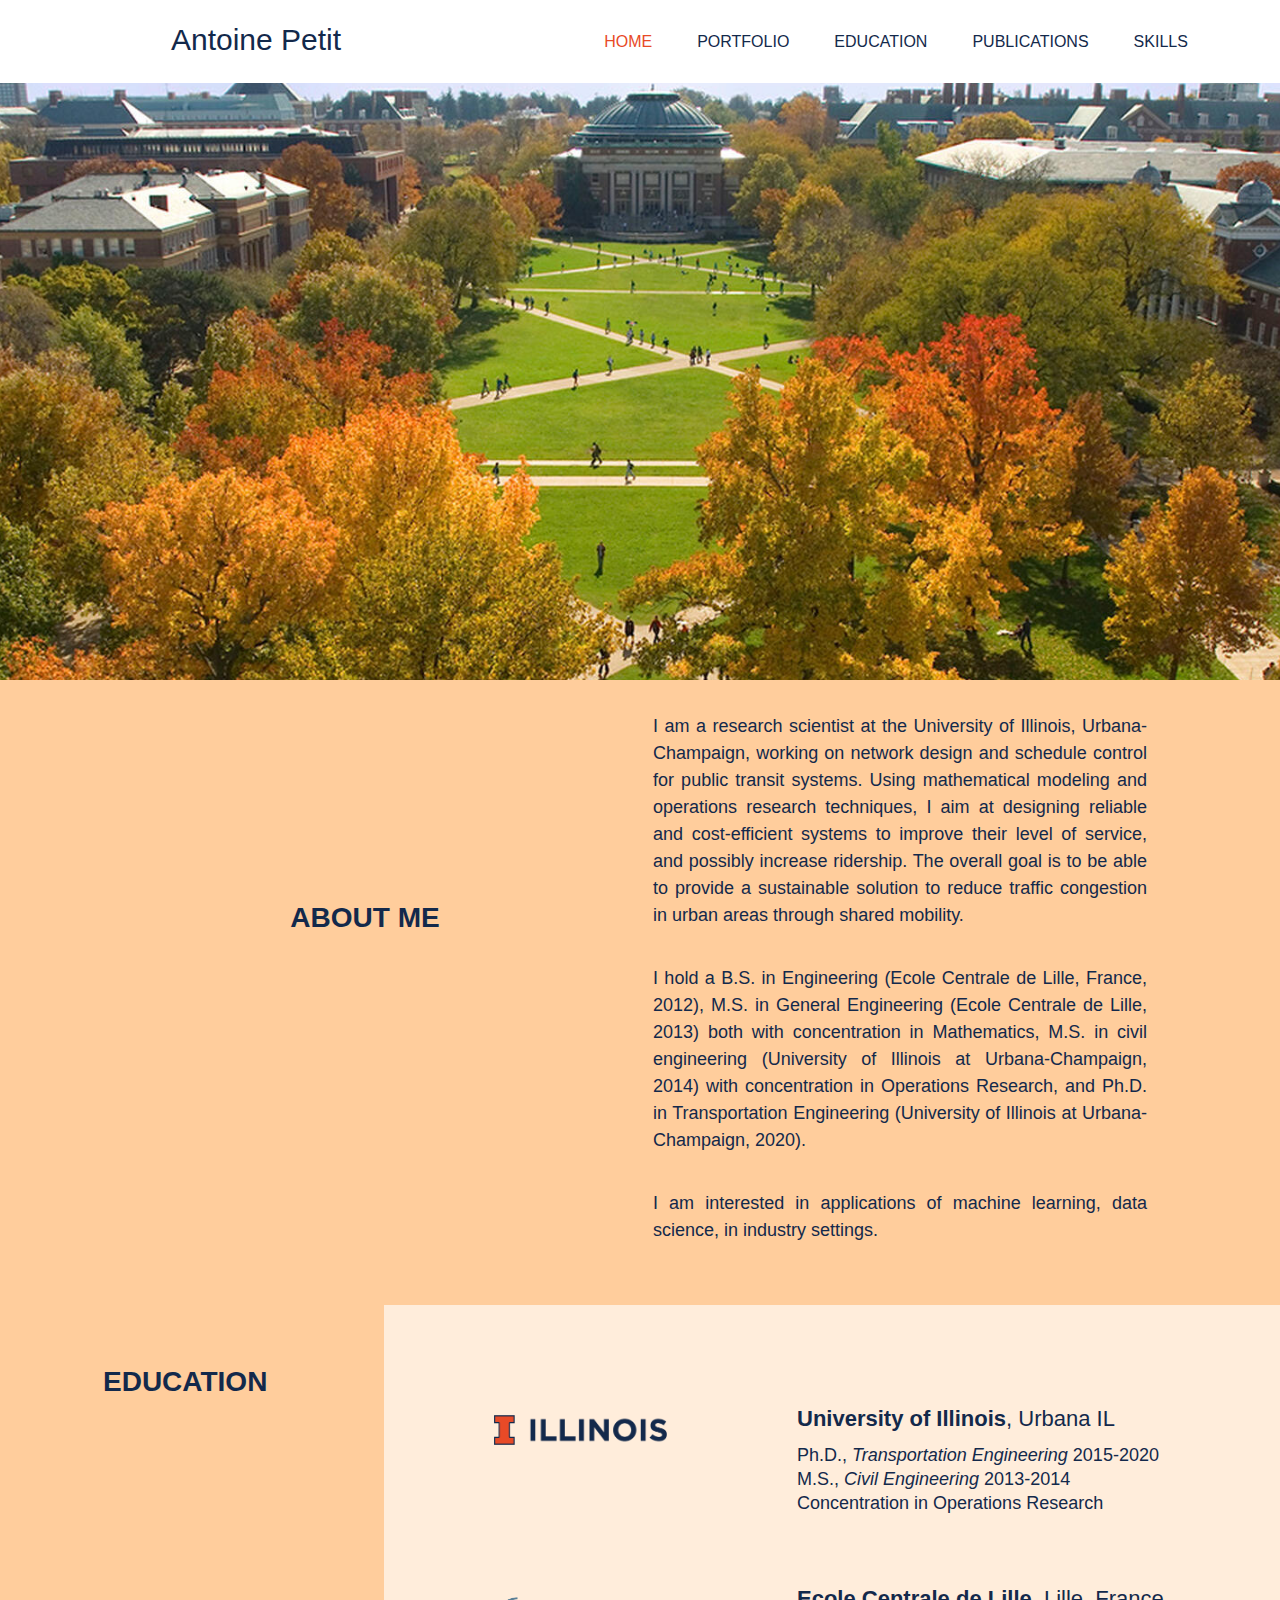
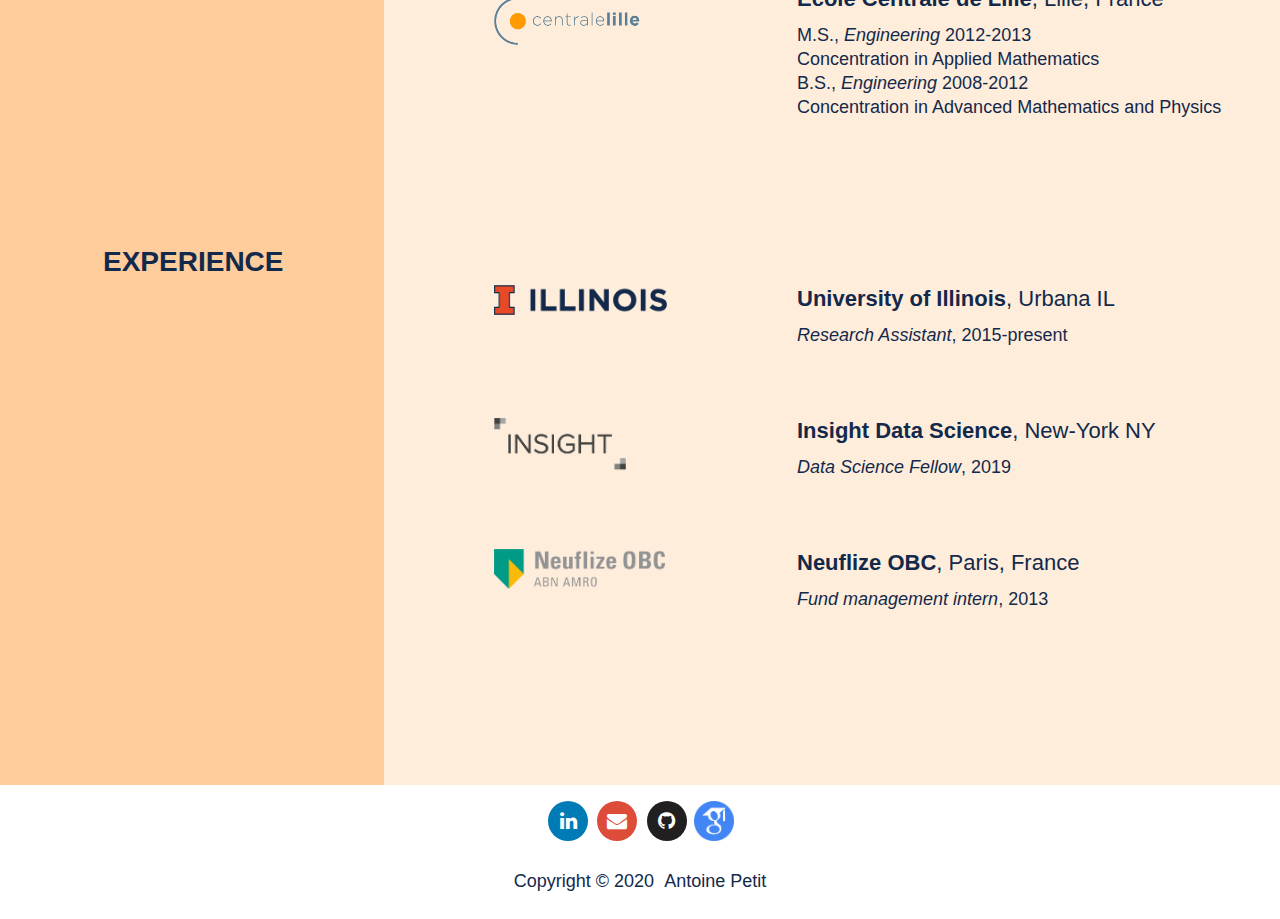
==== index.htm @ 4b48f77c "initial commit" ====
<!DOCTYPE html>
<html lang="en-US">
<head>
	<title>Antoine Petit - Home</title>
	<link rel="stylesheet" href="css/GeneralStyle.css">
	<link rel="stylesheet" href="https://cdnjs.cloudflare.com/ajax/libs/font-awesome/4.7.0/css/font-awesome.min.css">
<!--  	<script src="js/AntoineScript.js" defer></script>
 -->	<link rel="stylesheet" href="css/logos.css">	
	<meta name="description" content="Antoine Petit's personal website">
	<meta name="keywords" content="Antoine Petit, UIUC, Centrale Lille, Transportation, Ouyang">
	<meta name="author" content="Antoine Petit">
</head>

<body>

<header>
	<div class="header-container-fixed" id="scroll_intro">
		<div class="header-name">
			<p><a href="index.htm"> Antoine Petit </a></p>
		</div>
		<div id="dropdown-menu" class="header-menu">
			<div class="dropbutton">
				<a href="#scroll_intro"><i class="fa fa-bars" aria-hidden="true"></i></a>
			</div>
			<ul class="header-ul">
			<li class="navbar-fixed active"> <a class="no-dropdown" href="index.htm">Home</a> </li>
			<li class="navbar-fixed"> <a class="no-dropdown" href=work.htm>Portfolio</a> </a>
			<!--  			<li class="list-in-li"> <a class="with-dropdown" href=work.htm>Portfolio</a> </a>
			<ul class="dropdown">
			<li> <a href="project.html">PROJECT</a> </li>
			<li> <a href="publication.html">PUBLICATION</a> </li>
			</ul> -->
			</li>
			<li class="navbar-fixed"> <a class="no-dropdown" href=education.htm>Education</a> </li>
			<li class="navbar-fixed"> <a class="no-dropdown" href=publications.htm>Publications</a> </li>
			<li class="navbar-fixed"> <a class="no-dropdown" href=skills.htm>Skills</a> </li>
			</ul>
		</div>
	</div>
</header>

<!-- Main text -->
<main>

<!-- 	<img class="background-photo" src="images/uiuccampus.jpg" alt="Preview non available">
 --><!-- 		https://www.google.com/search?q=uiuc+picture&sxsrf=ALeKk02eOPfOGcvay7eWgvBknagvdyVr2Q:1589305786443&source=lnms&tbm=isch&sa=X&ved=2ahUKEwi7idy28a7pAhVJZN8KHehAAb8Q_AUoAXoECAwQAw&biw=1920&bih=978&dpr=1#imgrc=JImWU3yewagO7M
 --> 
 	<div class="parallax"></div>

	<div class="presentation-container">
		<div class="about-me-row">
			<div class="about-me-column about-me-left">
				<p class="about-me-title"><b>ABOUT ME</b></p>
			</div>
			<div class="about-me-column about-me-right">
				<div class="about-me-content">
					<p> I am a research scientist at the University of Illinois, Urbana-Champaign, working on network design and schedule control for public transit systems. Using mathematical modeling and operations research techniques, I aim at designing reliable and cost-efficient systems to improve their level of service, and possibly increase ridership. The overall goal is to be able to provide a sustainable solution to reduce traffic congestion in urban areas through shared mobility. </p>
				</div>
				<div class="about-me-content">
					<p> I hold a B.S. in Engineering (Ecole Centrale de Lille, France, 2012), M.S. in General Engineering (Ecole Centrale de Lille, 2013) both with concentration in Mathematics, M.S. in civil engineering  (University of Illinois at Urbana-Champaign, 2014) with concentration in Operations Research, and Ph.D. in Transportation Engineering (University of Illinois at Urbana-Champaign, 2020). </p>
				</div>

				<div class="about-me-content">
					<p> I am interested in applications of machine learning, data science, in industry settings. </p>
				</div>
			</div>
		</div>
	</div>


	<div class="presentation-container">
		<div class="education-row">
			<div class="education-column education-left">
				<p class="education-div-title"><b>EDUCATION</b></p>
			</div>
			<div class="education-column education-right">
				<img src="images/Illinois.png" alt="Preview non available" height="30">
				<div class="education-content">
					<div class="education-title">
						<p class="presentation-university"> <a class="homepage" href="https://cee.illinois.edu/"> <b>University of Illinois</b></a>, Urbana IL</p>
					</div>
					<p class="presentation-degree"> Ph.D., <i>Transportation Engineering</i> 2015-2020</p>
					<p class="presentation-degree"> M.S., <i>Civil Engineering</i> 2013-2014</p>
					<p class="presentation-degree-concentration"> Concentration in Operations Research</p>
				</div>

				<img src="images/Centrale-Lille.png" alt="Preview non available" height="52.5">
				<div class="education-content">
					<div class="education-title">
					<p class="presentation-university"> <a class="homepage" href="https://centralelille.fr/"> <b>Ecole Centrale de Lille</b></a>, Lille, France </p>
					</div>
					<p class="presentation-degree"> M.S., <i>Engineering</i> 2012-2013</p>
					<p class="presentation-degree-concentration"> Concentration in Applied Mathematics</p>
					<p class="presentation-degree"> B.S., <i>Engineering</i> 2008-2012 </p>
					<p class="presentation-degree-concentration"> Concentration in Advanced Mathematics and Physics</p>
				</div>
			</div>
		</div>
	</div>


	<div class="presentation-container">
		<div class="experience-row">
			<div class="experience-column experience-left">
				<p class="experience-title"><b>EXPERIENCE</b></p>
			</div>

			<div class="experience-column experience-right">
				<img src="images/Illinois.png" alt="Preview non available" height="30">
				<div class="education-content">
					<div class="education-title">
						<p class="presentation-university"> <a class="homepage" href="https://cee.illinois.edu/"> <b>University of Illinois</b>, Urbana IL </a></p>
					</div>
					<p class="presentation-degree"> <i>Research Assistant</i>, 2015-present</p>
				</div>

				<img src="images/Insight.png" alt="Preview non available" height="55">
				<div class="education-content">
					<div class="education-title">
					<p class="presentation-university"> <a class="homepage" href="https://centralelille.fr/"> <b>Insight Data Science</b></a>, New-York NY</a> </p>
					</div>
					<p class="presentation-degree"> <i>Data Science Fellow</i>, 2019</p>
				</div>

				<img src="images/banque-neuflize-obc.png" alt="Preview non available" height="40">
				<div class="education-content">
					<div class="education-title">
					<p class="presentation-university"> <a class="homepage" href="https://centralelille.fr/"> <b>Neuflize OBC</b></a>, Paris, France</a> </p>
					</div>
					<p class="presentation-degree"> <i>Fund management intern</i>, 2013</p>
				</div>				
			</div>
		</div>
	</div>


</main>


<!-- Section footer -->
<div class="presentation-container" style="background-color:white;color:black;text-align: center;">
	<p class="presentation-medias"> 
		<a href="https://www.linkedin.com/in/apetit1/" target="_blank" class="fa fa-linkedin"></a>
		<a href="mailto:antoine.petit12@gmail.com" class="fa fa fa-envelope"></a>
<!-- 			<a href="mailto:antoine.petit12@gmail.com" class="fa fa fa-google"></a>
-->			<a href="https://github.com/apetit12" target="_blank" class="fa fa-github"></a>
		<a href="https://scholar.google.com/citations?user=4fNdihYAAAAJ&hl=en" target="_blank" class="fa-google-scholar"> <img src="images/fa-google-scholar-2.png" alt="Google Scholar" height="40"> </a>
	</p>
</div>


<footer id="section-footer">
  	<div class="copyright">
    	<div class="copyright-column">
      		<p> Copyright&nbsp;©&nbsp;2020 &nbsp<a class="homepage" href="index.htm">Antoine Petit</a></p>
    	</div>
 	</div>
</footer>

</body>
</html>
---- css/GeneralStyle.css ----
/*                            */
/* Color code                 */
/*                            */
/* text: #13294B              */
/* link/selection: #E84A27    */
/* hover: #e2a432             */


/*                */
/* body section   */
/*                */
body {
  font-family: Verdana, Helvetica, sans-serif;
  color: #13294B;
  padding-top:80px;
  background-color: transparent;
  font-size: 18px;
  margin: 0;
  height: 100%;
}

p{
  padding-left: 10px;
}

header
{
  z-index: 3;
}
p
{
  display: block;
  margin: 0;
  padding: 3px;
  line-height: 100%;
}


.parallax {
  /* The image used */
  background-image: url('../images/uiuccampus.jpg');

  /* Full height */
  height: 600px;

  background-attachment: fixed;
  background-position: center;
  background-repeat: no-repeat;
  background-size: cover; */
}

.presentation-top {
  height: : 500px;
  line-height: 500px;
  text-align: center;
  background-color: #ffeddb ;
}

.presentation-container
{
  background-color: #ffcd9c;
}

/* Create two unequal columns that floats next to each other */
.about-me-title{
  margin-top: 50px;
  margin-left: 90px;
  line-height: 350px;
  font-size: 28px;
  text-align: center;

}

.about-me-column {
    box-sizing: border-box;
    float: left;
    padding: 10px;
    height: 625px; /* Should be removed. Only for demonstration */
}

.about-me-left {
  width: 50%;
}

.about-me-right {
  width: 50%;

}

.about-me-right ul {
  list-style:none;
}

/* Clear floats after the columns */
.about-me-row:after {
    content: "";
    display: table;
    clear: both;
}

.about-me-content {
  padding-top: 20px;
  padding-bottom: 10px;
  padding-right: 120px;
  text-align: justify;
}

.about-me-content p {
  line-height: 150%;
}

/* Create two unequal columns that floats next to each other */
.education-div-title{
  margin-top: 50px;
  margin-left: 90px;
  font-size: 28px;
}

.education-column {
    box-sizing: border-box;
    float: left;
    padding: 10px;
    height: 480px; /* Should be removed. Only for demonstration */
}

.education-left {
  background-color:#ffcd9c;
  width: 30%;
}

.education-right {
  background-color:#ffeddb;
  width: 70%;
  padding-top: 50px;
}

.education-right ul {
  list-style:none;
}

.education-right img {
  float: left;
  padding-top: 60px;
  padding-left: 100px;
}

/* Clear floats after the columns */
.education-row:after {
    content: "";
    display: table;
    clear: both;
}

.education-title{
  margin-top: 50px;
  margin-left: 0px;
  margin-bottom: 10px;
  font-size: 22px;
}

.education-title a:link {
  color: #13294B;
  background-color: transparent;
  text-decoration: none;
}

.education-title a:visited {
  color: #13294B;
  background-color: transparent;
  text-decoration: none;
}

.education-title a:hover {
  color: #e2a432;
  background-color: transparent;
  text-decoration: none;
}

.education-title a:active {
  color: #13294B;
  background-color: transparent;
  text-decoration: none;
}

.education-content {
  padding-left: 400px;
  padding-bottom: 20px;
}

/* Create two unequal columns that floats next to each other */
.experience-title{
  margin-top: 50px;
  margin-left: 90px;
  font-size: 28px;
}

.experience-column {
    box-sizing: border-box;
    float: left;
    padding: 10px;
    height: 600px; /* Should be removed. Only for demonstration */
}

.experience-left {
  background-color:#ffcd9c;
  width: 30%;
}

.experience-right {
  background-color:#ffeddb;
  width: 70%;
  padding-top: 50px;

}

.experience-right ul {
  list-style:none;
}

.experience-right img {
  float: left;
  padding-top: 50px;
  padding-left: 100px;
}

/* Clear floats after the columns */
.experience-row:after {
    content: "";
    display: table;
    clear: both;
}

.experience-content {
  padding-left: 450px;
}




a.homepage:link {
  background-color: transparent;
}

a.homepage:visited {
  background-color: transparent;
}

a.homepage:hover {
  color: #e2a432;
  background-color: transparent;
}

a.homepage:active {
  background-color: transparent;
}






/*                */
/* header section */
/*                */
.header-container-fixed
{
  background-color: white;
  /*opacity: 0.5;*/
  position: fixed; /* fix the bar in the top */
  z-index: 99; /* always in the front */
  width: 100%;
  top: 0px; /* the gap to the page top */
  height: 80px;
}
.header-name
{
  display: inline-block;
  float: left;
  width: 40%;
  text-align: center;
}
.header-name > p a
{
  display: inline-block;
  font-size: 30px;
  font-family: Verdana, Helvetica, sans-serif;
  color: #13294B;
  text-decoration: none;
  padding-top: 28px;
  padding-bottom: 29px;
}
.dropbutton
{
    display: none;
}
.header-menu
{
  float: center;
  background-color: white;
  text-align: center; /* make the menu located in the center */
}
ul.header-ul
{
  display: inline-block;
  list-style-type: none;
  text-align: center;
  margin: 18px 0 17px 0;
  padding-left: 0;
}
ul.header-ul > li
{
  position: relative; /* affect the dropdown menu */
  display: inline-block;
  color: #13294B;
}
ul.header-ul > li a
{
  text-align: center;
  text-transform: uppercase;
  text-decoration: none;
  display: block;
  color: #13294B;
  font-family: Verdana, Helvetica, sans-serif;
  font-size: 16px;
}
ul.header-ul > li a:hover
{
  color: #e2a432;
  transition: color linear 0.2s;
}
ul.header-ul > li.active a.no-dropdown
{
  color: #E84A27;
}
ul.header-ul > li.active a.with-dropdown
{
  color: #E84A27;
}
ul.header-ul > li.active a:hover
{
  color: #e2a432;
  transition: color linear 0.2s;
}
ul.dropdown > li.active a
{
  color: #E84A27;
}
ul.dropdown > li.active a:hover
{
  color: #e2a432;
  transition: color linear 0.2s;
}
ul.header-ul > li a.no-dropdown
{
  padding: 15px 20px;
  transition: color linear 0.2s, background-color linear 0.2s;
}
ul.header-ul > li a.with-dropdown
{
  padding: 15px 20px;
  transition: color linear 0.2s, background-color linear 0.2s;
}
/* Dropdown Menu */
li.list-in-li > ul.dropdown
{
  visibility: hidden;
  text-align: center;
  line-height: 0px;
  padding: 0px 0px 0px 0px;
  width: 100%;
  color: #ffffff;
  position: absolute;
  opacity: 0;
    z-index: 99;
  transition: all 0.3s ease 0.1s;
}
li.list-in-li:hover > ul.dropdown
{
  visibility: visible;
  background-color: white;
  color: #5580a8;
  line-height: 15px;
  opacity: 1.0;
}
ul.dropdown > li
{
  padding: 10px 6px;
  display: block;
  font-family: Verdana, Helvetica, sans-serif;
  font-size: 12px;
  transition: background-color linear 0.1s;
}
ul.dropdown > li:hover
{
  color: #85bfc9;
}





/*                */
/* footer section */
/*                */
#section-footer
{ 
  background-color: #ffffff;
  text-align: center;
}
.copyright
{
  display: block;
  background-color: rgba(55, 125, 189, 0.6);
  text-align: center;
}
.copyright-column
{
  /*display: inline-block;*/
  width: 100%;
  background-color: white;
  height: 30px;
  float: left;
  padding: 20px 0 20px;
}
.copyright-column p
{
  font-family: Verdana, Helvetica, sans-serif;
  font-size: 18px;
  font-weight: 400;
  color: #13294B;
}
.copyright-column a
{
  color: #13294B;
  text-decoration: none;
}
.copyright-column a:hover
{
  color: #e2a432;
  text-decoration: none;
}
---- css/logos.css ----
/*body {
  margin: 0;
  font-family: Arial, Helvetica, sans-serif;
  padding-top:80px;

}*/
.fa {
  padding: 10px;
  font-size: 20px;
  width: 20px;
  text-align: center;
  text-decoration: none;
  margin: 5px 2px;
  border-radius: 50%;
}

.fa:hover {
    opacity: 0.7;
}

.fa-google-scholar {
  position: relative;
  top:13px
}

.fa-google-scholar:hover {
    opacity: 0.7;
}

.fa-facebook {
  background: #3B5998;
  color: white;
}

.fa-twitter {
  background: #55ACEE;
  color: white;
}

.fa-google {
  background: #dd4b39;
  color: white;
}

.fa-linkedin {
  background: #007bb5;
  color: white;
}

.fa-youtube {
  background: #bb0000;
  color: white;
}

.fa-instagram {
  background: #125688;
  color: white;
}

.fa-pinterest {
  background: #cb2027;
  color: white;
}

.fa-snapchat-ghost {
  background: #fffc00;
  color: white;
  text-shadow: -1px 0 black, 0 1px black, 1px 0 black, 0 -1px black;
}

.fa-skype {
  background: #00aff0;
  color: white;
}

.fa-android {
  background: #a4c639;
  color: white;
}

.fa-dribbble {
  background: #ea4c89;
  color: white;
}

.fa-vimeo {
  background: #45bbff;
  color: white;
}

.fa-tumblr {
  background: #2c4762;
  color: white;
}

.fa-vine {
  background: #00b489;
  color: white;
}

.fa-foursquare {
  background: #45bbff;
  color: white;
}

.fa-stumbleupon {
  background: #eb4924;
  color: white;
}

.fa-flickr {
  background: #f40083;
  color: white;
}

.fa-yahoo {
  background: #430297;
  color: white;
}

.fa-soundcloud {
  background: #ff5500;
  color: white;
}

.fa-reddit {
  background: #ff5700;
  color: white;
}

.fa-rss {
  background: #ff6600;
  color: white;
}

.fa-github {
  background: #211f1f;
  color: white;
}

.fa-envelope-o {
  background: #dd4b39;
  color: white;
}

.fa-envelope {
  background: #dd4b39;
  color: white;
}
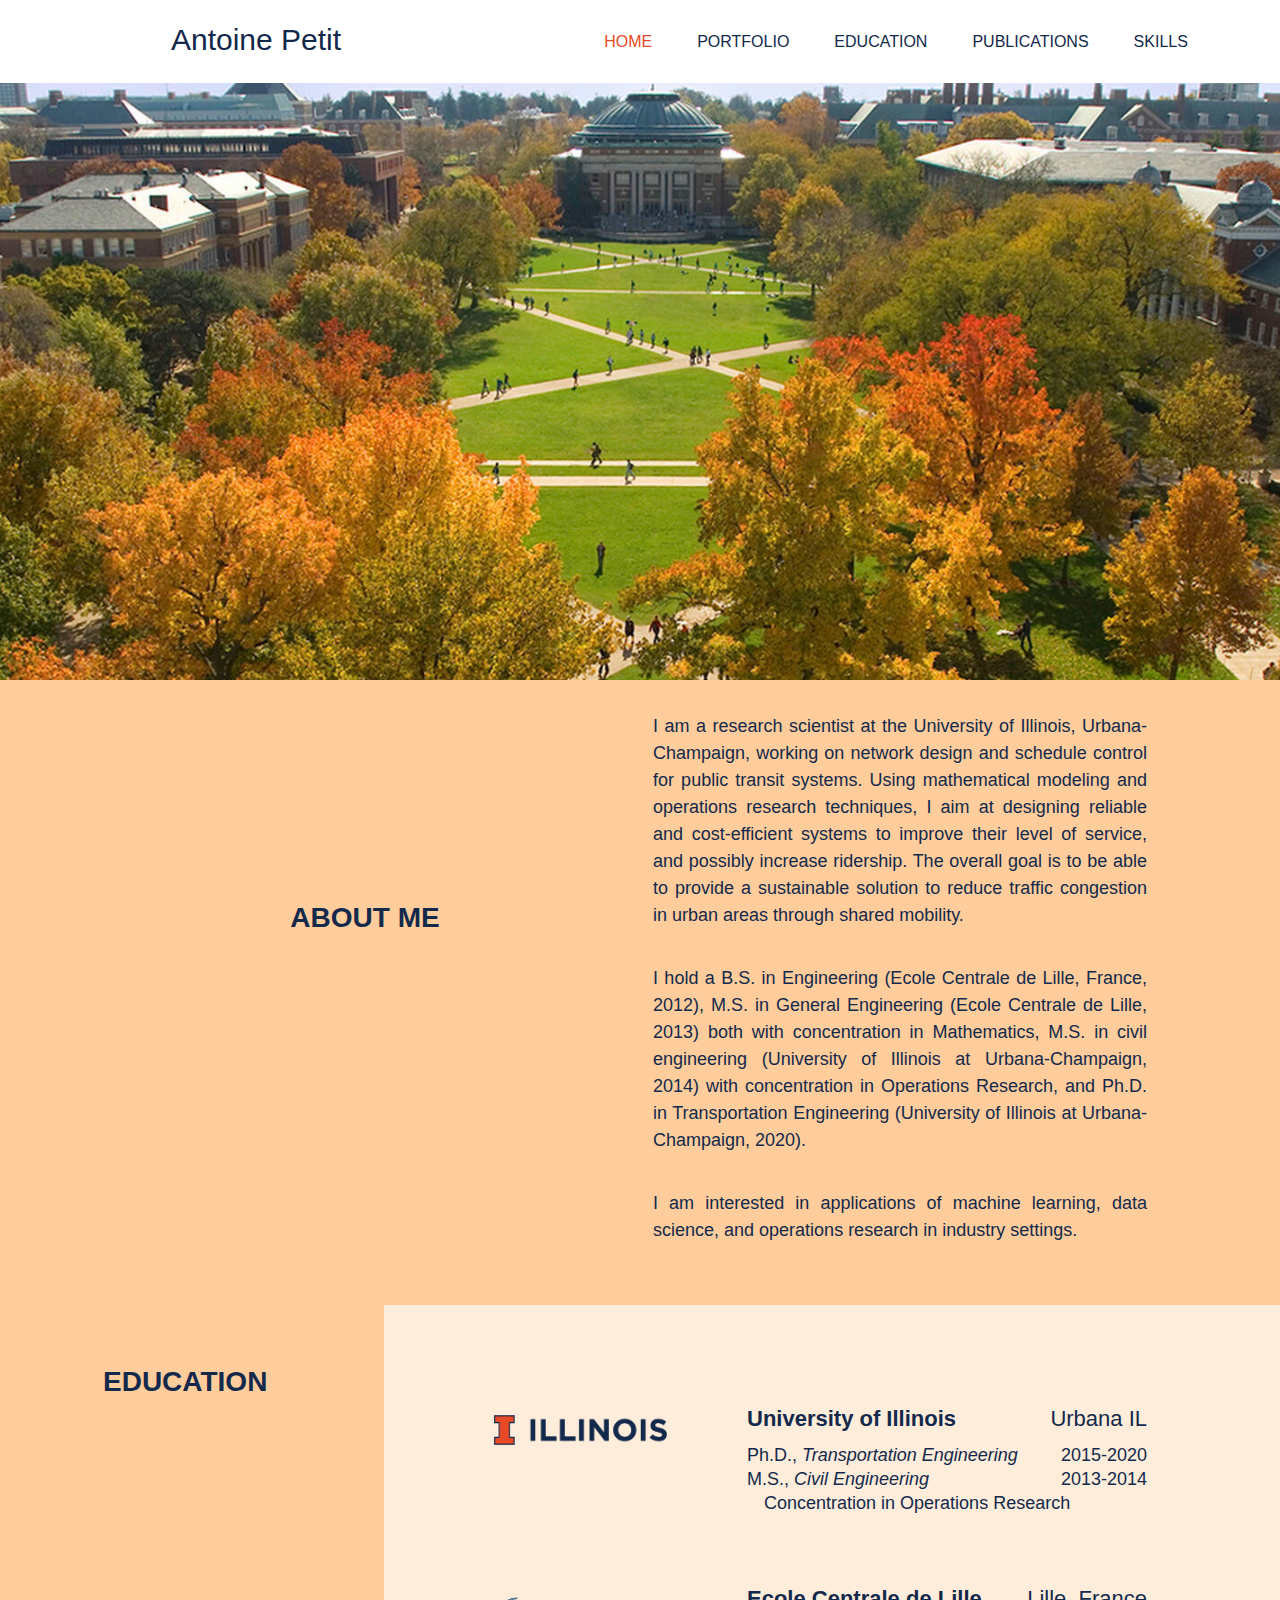
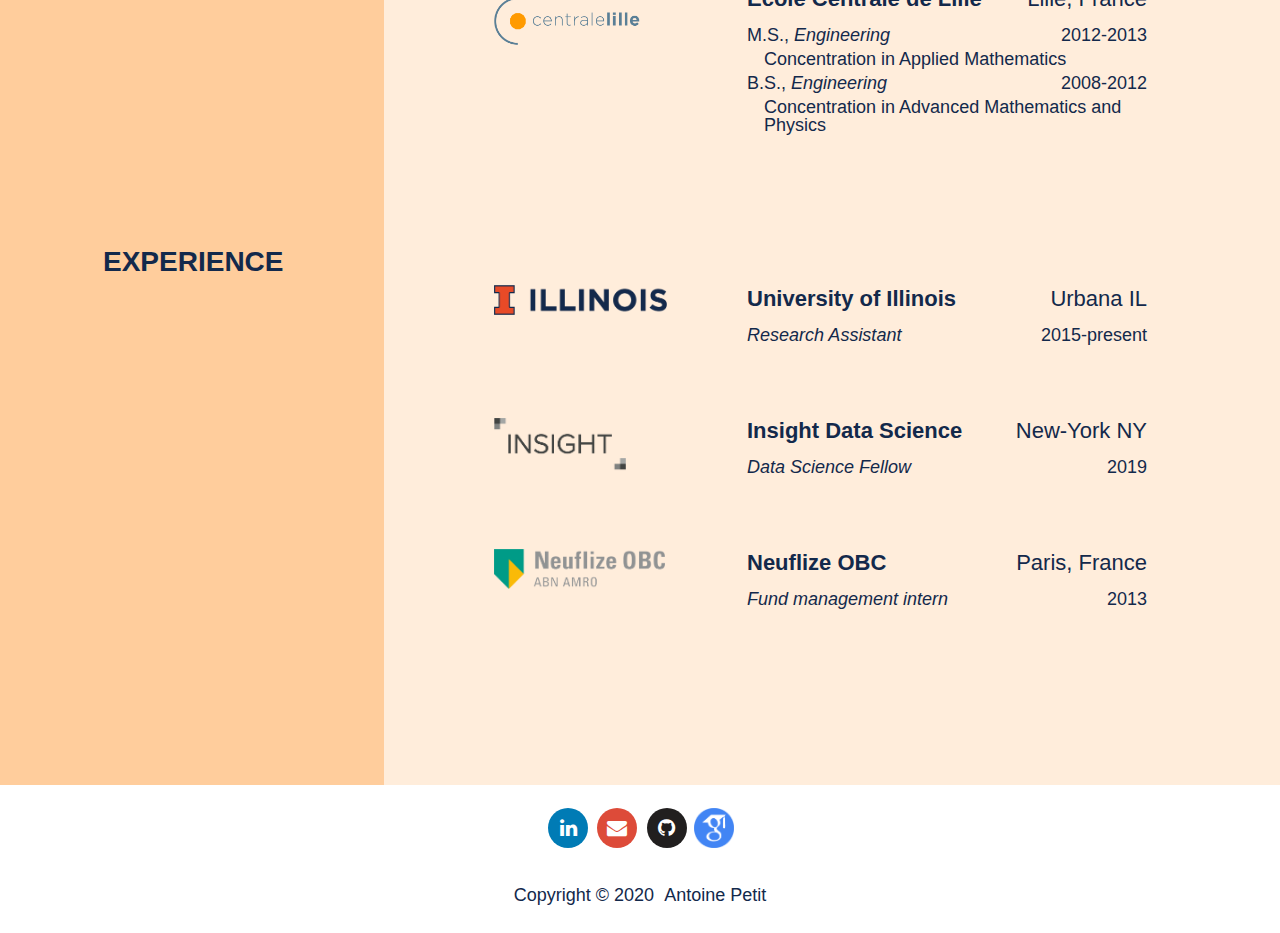
==== commit d1fefe7d: "edits to text content" ====
--- a/index.htm
+++ b/index.htm
@@ -61,7 +61,7 @@
 				</div>
 
 				<div class="about-me-content">
-					<p> I am interested in applications of machine learning, data science, in industry settings. </p>
+					<p> I am interested in applications of machine learning, data science, and operations research in industry settings. </p>
 				</div>
 			</div>
 		</div>
@@ -77,21 +77,21 @@
 				<img src="images/Illinois.png" alt="Preview non available" height="30">
 				<div class="education-content">
 					<div class="education-title">
-						<p class="presentation-university"> <a class="homepage" href="https://cee.illinois.edu/"> <b>University of Illinois</b></a>, Urbana IL</p>
+						<p class="presentation-university"> <a class="homepage" href="https://cee.illinois.edu/"> <b>University of Illinois</b></a> <span style="float:right;">Urbana IL</span></p>
 					</div>
-					<p class="presentation-degree"> Ph.D., <i>Transportation Engineering</i> 2015-2020</p>
-					<p class="presentation-degree"> M.S., <i>Civil Engineering</i> 2013-2014</p>
+					<p class="presentation-degree"> Ph.D., <i>Transportation Engineering</i> <span style="float:right;">2015-2020</span></p>
+					<p class="presentation-degree"> M.S., <i>Civil Engineering</i> <span style="float:right;">2013-2014</span></p>
 					<p class="presentation-degree-concentration"> Concentration in Operations Research</p>
 				</div>
 
 				<img src="images/Centrale-Lille.png" alt="Preview non available" height="52.5">
 				<div class="education-content">
 					<div class="education-title">
-					<p class="presentation-university"> <a class="homepage" href="https://centralelille.fr/"> <b>Ecole Centrale de Lille</b></a>, Lille, France </p>
+					<p class="presentation-university"> <a class="homepage" href="https://centralelille.fr/"> <b>Ecole Centrale de Lille</b></a> <span style="float:right;">Lille, France</span> </p>
 					</div>
-					<p class="presentation-degree"> M.S., <i>Engineering</i> 2012-2013</p>
+					<p class="presentation-degree"> M.S., <i>Engineering</i> <span style="float:right;">2012-2013</span></p>
 					<p class="presentation-degree-concentration"> Concentration in Applied Mathematics</p>
-					<p class="presentation-degree"> B.S., <i>Engineering</i> 2008-2012 </p>
+					<p class="presentation-degree"> B.S., <i>Engineering</i> <span style="float:right;">2008-2012</span> </p>
 					<p class="presentation-degree-concentration"> Concentration in Advanced Mathematics and Physics</p>
 				</div>
 			</div>
@@ -109,25 +109,25 @@
 				<img src="images/Illinois.png" alt="Preview non available" height="30">
 				<div class="education-content">
 					<div class="education-title">
-						<p class="presentation-university"> <a class="homepage" href="https://cee.illinois.edu/"> <b>University of Illinois</b>, Urbana IL </a></p>
+						<p class="presentation-university"> <a class="homepage" href="https://cee.illinois.edu/"> <b>University of Illinois</b></a> <span style="float:right;">Urbana IL </span></p>
 					</div>
-					<p class="presentation-degree"> <i>Research Assistant</i>, 2015-present</p>
+					<p class="presentation-degree"> <i>Research Assistant</i> <span style="float:right;">2015-present</span></p>
 				</div>
 
 				<img src="images/Insight.png" alt="Preview non available" height="55">
 				<div class="education-content">
 					<div class="education-title">
-					<p class="presentation-university"> <a class="homepage" href="https://centralelille.fr/"> <b>Insight Data Science</b></a>, New-York NY</a> </p>
+					<p class="presentation-university"> <a class="homepage" href="https://centralelille.fr/"> <b>Insight Data Science</b></a> <span style="float:right;">New-York NY </span></p>
 					</div>
-					<p class="presentation-degree"> <i>Data Science Fellow</i>, 2019</p>
+					<p class="presentation-degree"> <i>Data Science Fellow</i> <span style="float:right;">2019</span></p>
 				</div>
 
 				<img src="images/banque-neuflize-obc.png" alt="Preview non available" height="40">
 				<div class="education-content">
 					<div class="education-title">
-					<p class="presentation-university"> <a class="homepage" href="https://centralelille.fr/"> <b>Neuflize OBC</b></a>, Paris, France</a> </p>
+					<p class="presentation-university"> <a class="homepage" href="https://centralelille.fr/"> <b>Neuflize OBC</b></a> <span style="float:right;">Paris, France </span> </p>
 					</div>
-					<p class="presentation-degree"> <i>Fund management intern</i>, 2013</p>
+					<p class="presentation-degree"> <i>Fund management intern</i> <span style="float:right;">2013</span></p>
 				</div>				
 			</div>
 		</div>
--- a/css/GeneralStyle.css
+++ b/css/GeneralStyle.css
@@ -183,7 +183,8 @@
 }
 
 .education-content {
-  padding-left: 400px;
+  padding-left: 350px;
+  padding-right: 120px;
   padding-bottom: 20px;
 }
 
@@ -231,10 +232,16 @@
 }
 
 .experience-content {
-  padding-left: 450px;
-}
-
-
+  padding-left: 370px;
+}
+
+.presentation-degree-concentration {
+  padding-left: 20px;
+}
+
+.presentation-medias {
+  padding: 10px;
+}
 
 
 a.homepage:link {
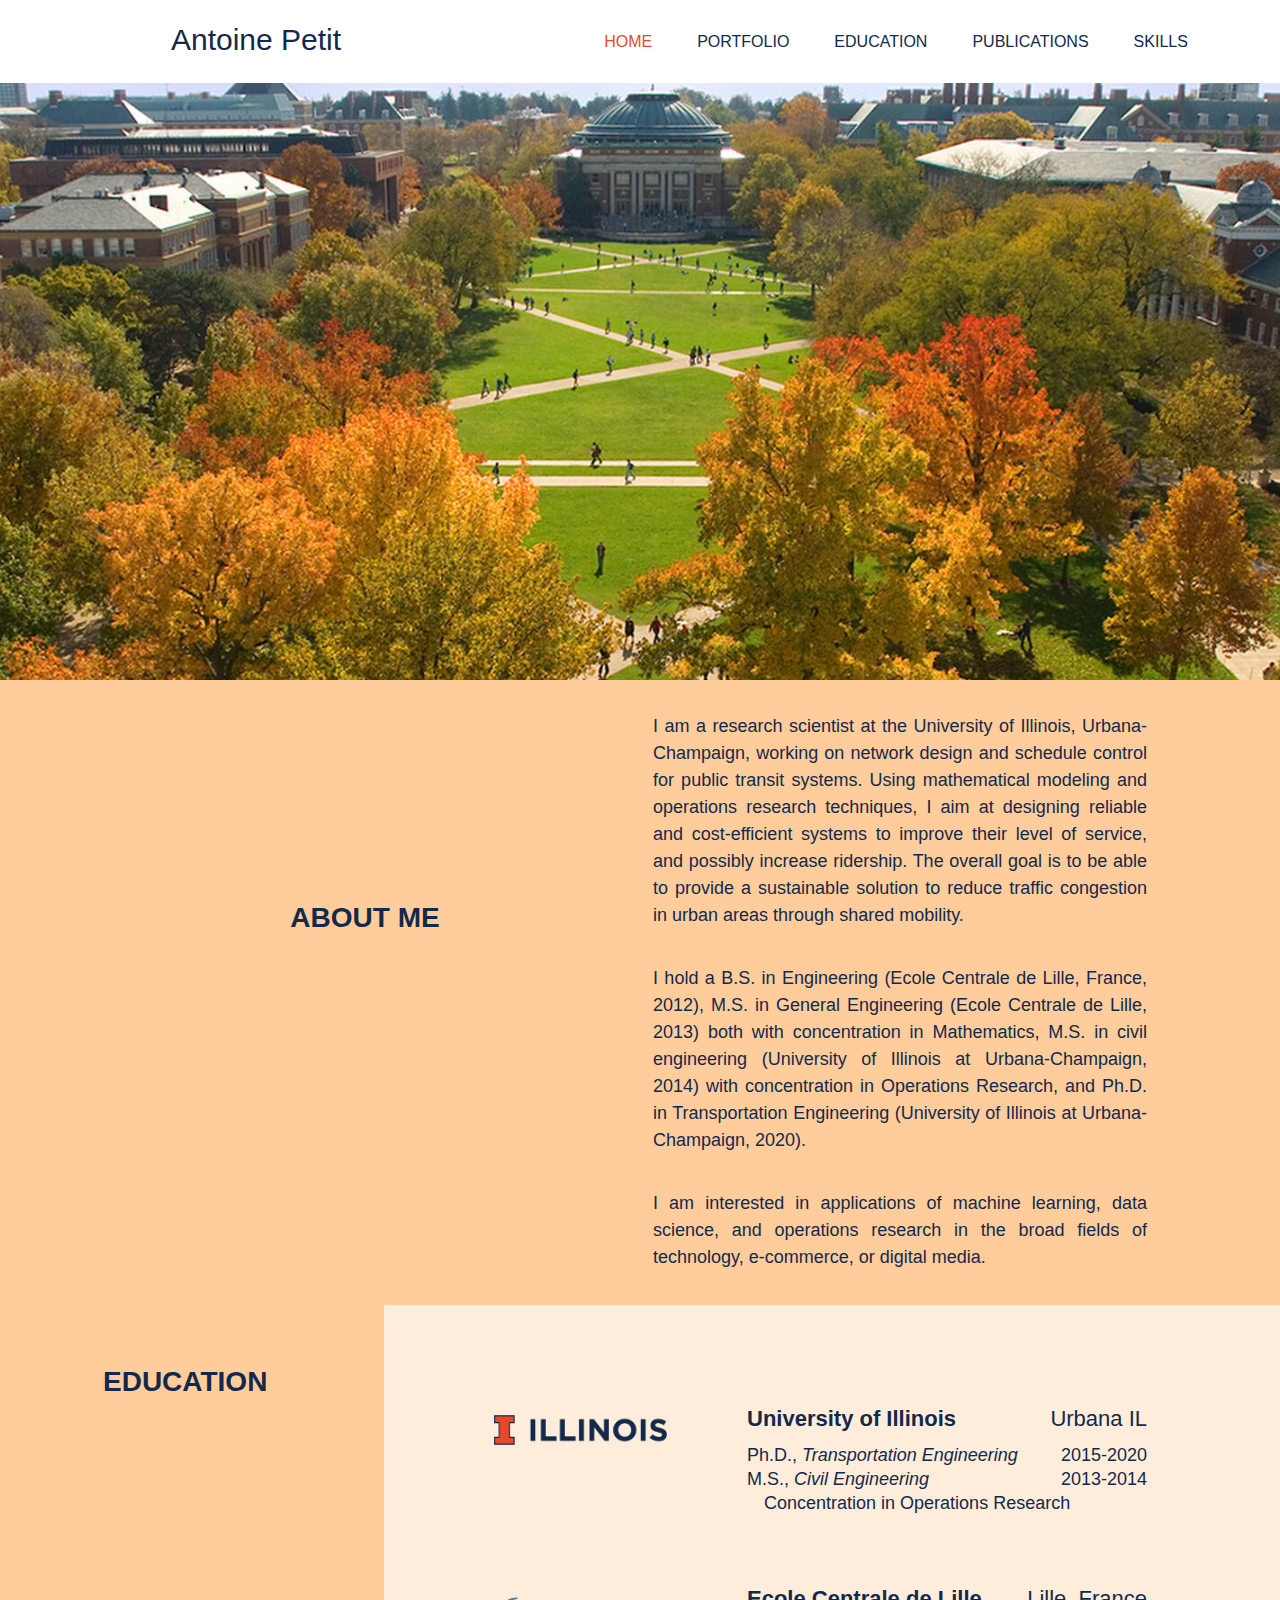
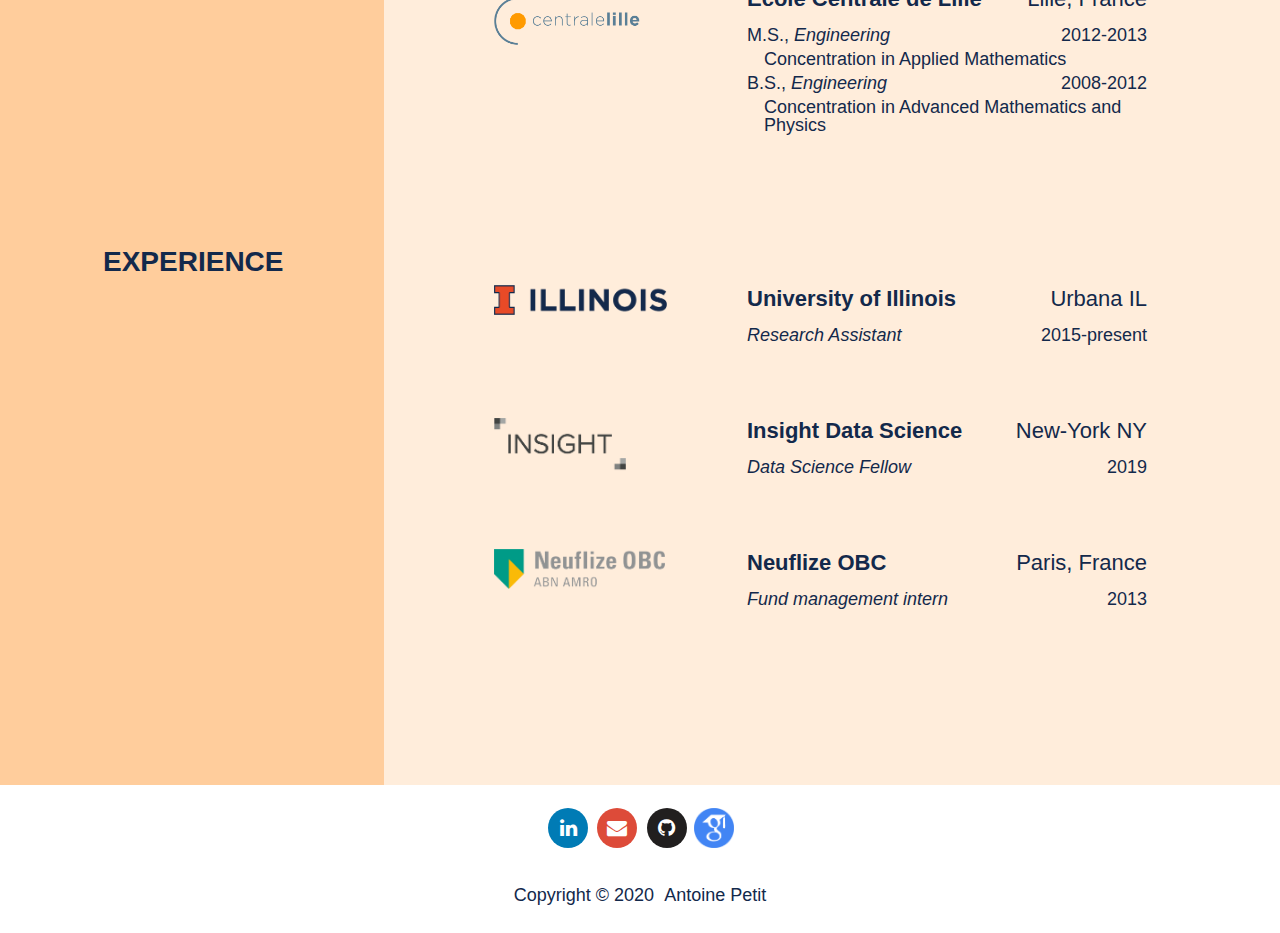
==== commit daf4933a: "fixed hyperlinks issues" ====
--- a/index.htm
+++ b/index.htm
@@ -61,7 +61,7 @@
 				</div>
 
 				<div class="about-me-content">
-					<p> I am interested in applications of machine learning, data science, and operations research in industry settings. </p>
+					<p> I am interested in applications of machine learning, data science, and operations research in the broad fields of technology, e-commerce, or digital media. </p>
 				</div>
 			</div>
 		</div>
@@ -77,7 +77,7 @@
 				<img src="images/Illinois.png" alt="Preview non available" height="30">
 				<div class="education-content">
 					<div class="education-title">
-						<p class="presentation-university"> <a class="homepage" href="https://cee.illinois.edu/"> <b>University of Illinois</b></a> <span style="float:right;">Urbana IL</span></p>
+						<p class="presentation-university"> <a class="homepage" href="https://cee.illinois.edu/" target="_blank"> <b>University of Illinois</b></a> <span style="float:right;">Urbana IL</span></p>
 					</div>
 					<p class="presentation-degree"> Ph.D., <i>Transportation Engineering</i> <span style="float:right;">2015-2020</span></p>
 					<p class="presentation-degree"> M.S., <i>Civil Engineering</i> <span style="float:right;">2013-2014</span></p>
@@ -87,7 +87,7 @@
 				<img src="images/Centrale-Lille.png" alt="Preview non available" height="52.5">
 				<div class="education-content">
 					<div class="education-title">
-					<p class="presentation-university"> <a class="homepage" href="https://centralelille.fr/"> <b>Ecole Centrale de Lille</b></a> <span style="float:right;">Lille, France</span> </p>
+					<p class="presentation-university"> <a class="homepage" href="https://centralelille.fr/" target="_blank"> <b>Ecole Centrale de Lille</b></a> <span style="float:right;">Lille, France</span> </p>
 					</div>
 					<p class="presentation-degree"> M.S., <i>Engineering</i> <span style="float:right;">2012-2013</span></p>
 					<p class="presentation-degree-concentration"> Concentration in Applied Mathematics</p>
@@ -109,7 +109,7 @@
 				<img src="images/Illinois.png" alt="Preview non available" height="30">
 				<div class="education-content">
 					<div class="education-title">
-						<p class="presentation-university"> <a class="homepage" href="https://cee.illinois.edu/"> <b>University of Illinois</b></a> <span style="float:right;">Urbana IL </span></p>
+						<p class="presentation-university"> <a class="homepage" href="https://cee.illinois.edu/" target="_blank"> <b>University of Illinois</b></a> <span style="float:right;">Urbana IL </span></p>
 					</div>
 					<p class="presentation-degree"> <i>Research Assistant</i> <span style="float:right;">2015-present</span></p>
 				</div>
@@ -117,7 +117,7 @@
 				<img src="images/Insight.png" alt="Preview non available" height="55">
 				<div class="education-content">
 					<div class="education-title">
-					<p class="presentation-university"> <a class="homepage" href="https://centralelille.fr/"> <b>Insight Data Science</b></a> <span style="float:right;">New-York NY </span></p>
+					<p class="presentation-university"> <a class="homepage" href="https://insightfellows.com/data-science" target="_blank"> <b>Insight Data Science</b></a> <span style="float:right;">New-York NY </span></p>
 					</div>
 					<p class="presentation-degree"> <i>Data Science Fellow</i> <span style="float:right;">2019</span></p>
 				</div>
@@ -125,7 +125,7 @@
 				<img src="images/banque-neuflize-obc.png" alt="Preview non available" height="40">
 				<div class="education-content">
 					<div class="education-title">
-					<p class="presentation-university"> <a class="homepage" href="https://centralelille.fr/"> <b>Neuflize OBC</b></a> <span style="float:right;">Paris, France </span> </p>
+					<p class="presentation-university"> <a class="homepage" href="https://www.neuflizeobc.net/portail/portail.jsp" target="_blank"> <b>Neuflize OBC</b></a> <span style="float:right;">Paris, France </span> </p>
 					</div>
 					<p class="presentation-degree"> <i>Fund management intern</i> <span style="float:right;">2013</span></p>
 				</div>				
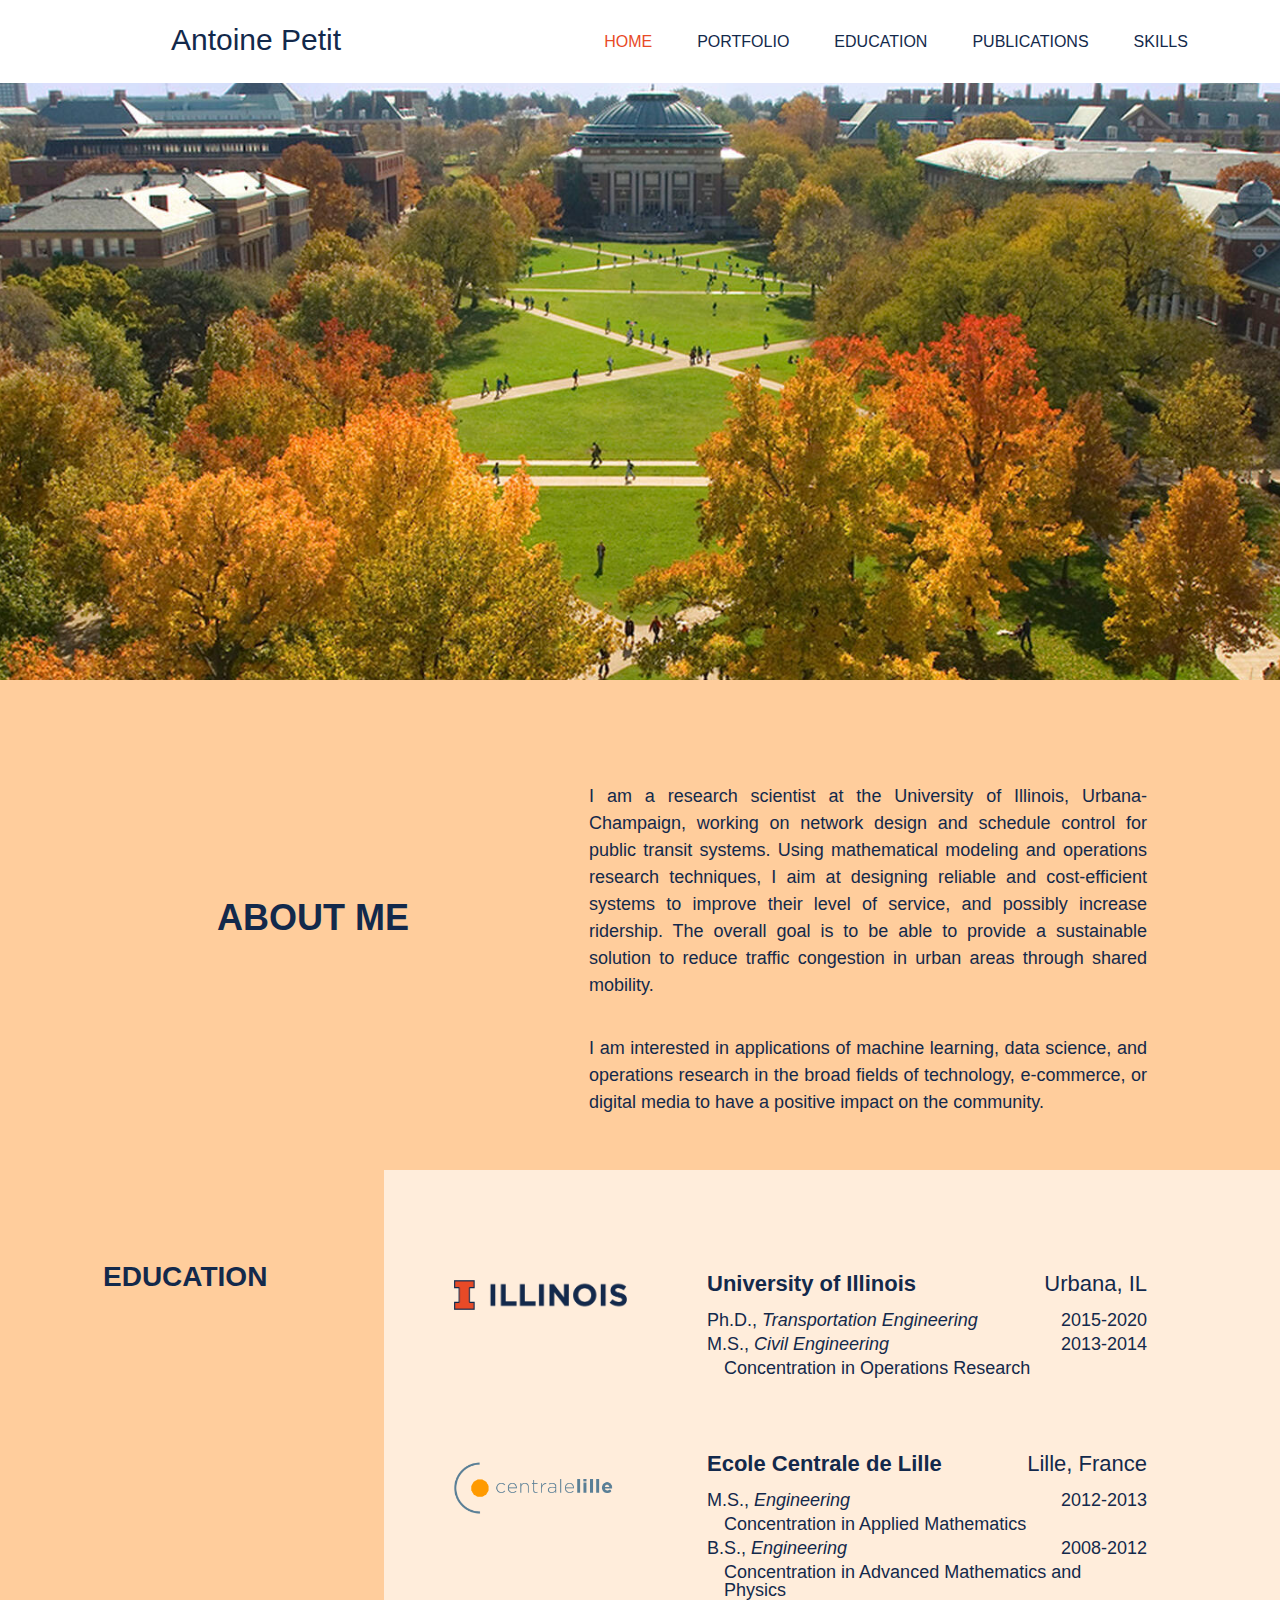
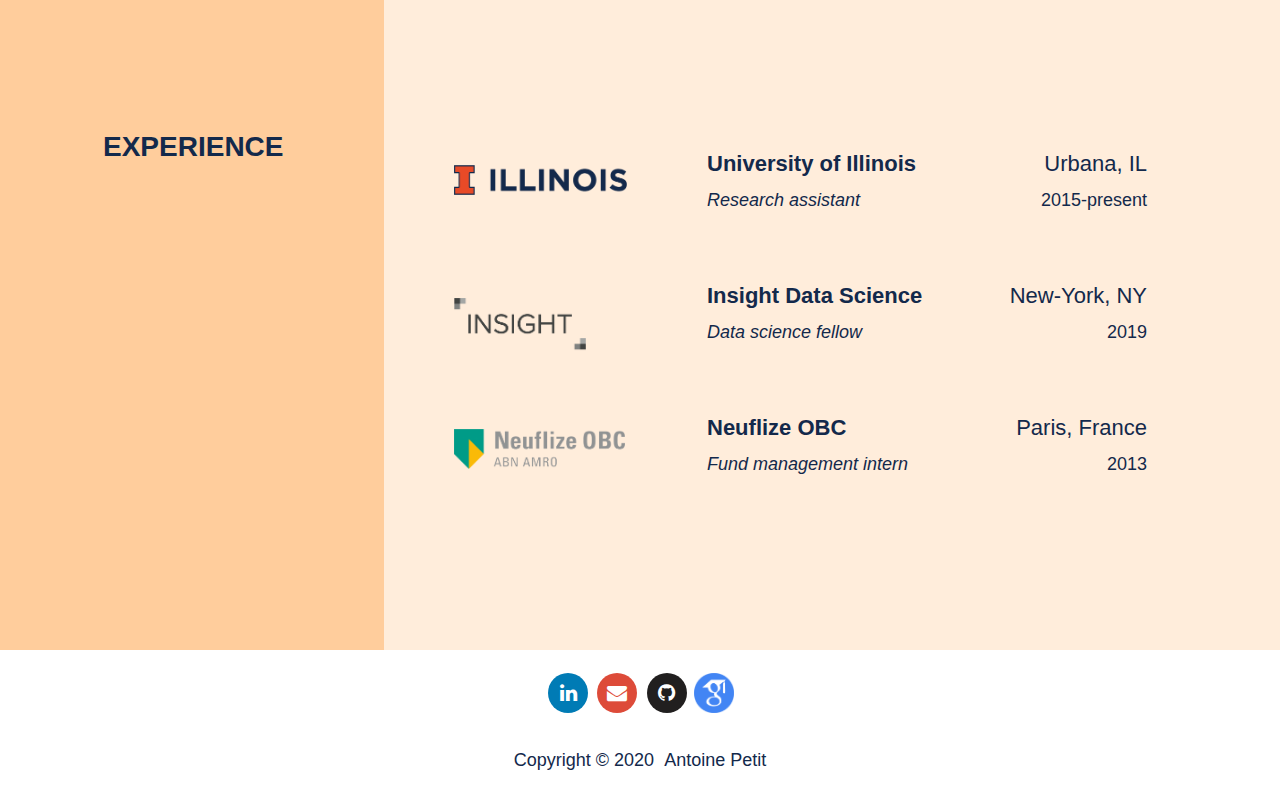
==== commit a599d36d: "fixed footer width issues" ====
--- a/index.htm
+++ b/index.htm
@@ -5,8 +5,10 @@
 	<link rel="stylesheet" href="css/GeneralStyle.css">
 	<link rel="stylesheet" href="https://cdnjs.cloudflare.com/ajax/libs/font-awesome/4.7.0/css/font-awesome.min.css">
 <!--  	<script src="js/AntoineScript.js" defer></script>
- -->	<link rel="stylesheet" href="css/logos.css">	
+ -->	
+ 	<link rel="stylesheet" href="css/logos.css">	
 	<meta name="description" content="Antoine Petit's personal website">
+	<meta charset="utf-8">
 	<meta name="keywords" content="Antoine Petit, UIUC, Centrale Lille, Transportation, Ouyang">
 	<meta name="author" content="Antoine Petit">
 </head>
@@ -40,7 +42,7 @@
 </header>
 
 <!-- Main text -->
-<main>
+<main id="container">
 
 <!-- 	<img class="background-photo" src="images/uiuccampus.jpg" alt="Preview non available">
  --><!-- 		https://www.google.com/search?q=uiuc+picture&sxsrf=ALeKk02eOPfOGcvay7eWgvBknagvdyVr2Q:1589305786443&source=lnms&tbm=isch&sa=X&ved=2ahUKEwi7idy28a7pAhVJZN8KHehAAb8Q_AUoAXoECAwQAw&biw=1920&bih=978&dpr=1#imgrc=JImWU3yewagO7M
@@ -56,12 +58,9 @@
 				<div class="about-me-content">
 					<p> I am a research scientist at the University of Illinois, Urbana-Champaign, working on network design and schedule control for public transit systems. Using mathematical modeling and operations research techniques, I aim at designing reliable and cost-efficient systems to improve their level of service, and possibly increase ridership. The overall goal is to be able to provide a sustainable solution to reduce traffic congestion in urban areas through shared mobility. </p>
 				</div>
-				<div class="about-me-content">
-					<p> I hold a B.S. in Engineering (Ecole Centrale de Lille, France, 2012), M.S. in General Engineering (Ecole Centrale de Lille, 2013) both with concentration in Mathematics, M.S. in civil engineering  (University of Illinois at Urbana-Champaign, 2014) with concentration in Operations Research, and Ph.D. in Transportation Engineering (University of Illinois at Urbana-Champaign, 2020). </p>
-				</div>
 
 				<div class="about-me-content">
-					<p> I am interested in applications of machine learning, data science, and operations research in the broad fields of technology, e-commerce, or digital media. </p>
+					<p> I am interested in applications of machine learning, data science, and operations research in the broad fields of technology, e-commerce, or digital media to have a positive impact on the community. </p>
 				</div>
 			</div>
 		</div>
@@ -77,14 +76,14 @@
 				<img src="images/Illinois.png" alt="Preview non available" height="30">
 				<div class="education-content">
 					<div class="education-title">
-						<p class="presentation-university"> <a class="homepage" href="https://cee.illinois.edu/" target="_blank"> <b>University of Illinois</b></a> <span style="float:right;">Urbana IL</span></p>
+						<p class="presentation-university"> <a class="homepage" href="https://cee.illinois.edu/" target="_blank"> <b>University of Illinois</b></a> <span style="float:right;">Urbana, IL</span></p>
 					</div>
 					<p class="presentation-degree"> Ph.D., <i>Transportation Engineering</i> <span style="float:right;">2015-2020</span></p>
 					<p class="presentation-degree"> M.S., <i>Civil Engineering</i> <span style="float:right;">2013-2014</span></p>
 					<p class="presentation-degree-concentration"> Concentration in Operations Research</p>
 				</div>
 
-				<img src="images/Centrale-Lille.png" alt="Preview non available" height="52.5">
+				<img src="images/Centrale-Lille.png" alt="Preview non available" height="57">
 				<div class="education-content">
 					<div class="education-title">
 					<p class="presentation-university"> <a class="homepage" href="https://centralelille.fr/" target="_blank"> <b>Ecole Centrale de Lille</b></a> <span style="float:right;">Lille, France</span> </p>
@@ -109,17 +108,17 @@
 				<img src="images/Illinois.png" alt="Preview non available" height="30">
 				<div class="education-content">
 					<div class="education-title">
-						<p class="presentation-university"> <a class="homepage" href="https://cee.illinois.edu/" target="_blank"> <b>University of Illinois</b></a> <span style="float:right;">Urbana IL </span></p>
+						<p class="presentation-university"> <a class="homepage" href="https://cee.illinois.edu/" target="_blank"> <b>University of Illinois</b></a> <span style="float:right;">Urbana, IL </span></p>
 					</div>
-					<p class="presentation-degree"> <i>Research Assistant</i> <span style="float:right;">2015-present</span></p>
+					<p class="presentation-degree"> <i>Research assistant</i> <span style="float:right;">2015-present</span></p>
 				</div>
 
 				<img src="images/Insight.png" alt="Preview non available" height="55">
 				<div class="education-content">
 					<div class="education-title">
-					<p class="presentation-university"> <a class="homepage" href="https://insightfellows.com/data-science" target="_blank"> <b>Insight Data Science</b></a> <span style="float:right;">New-York NY </span></p>
+					<p class="presentation-university"> <a class="homepage" href="https://insightfellows.com/data-science" target="_blank"> <b>Insight Data Science</b></a> <span style="float:right;">New-York, NY </span></p>
 					</div>
-					<p class="presentation-degree"> <i>Data Science Fellow</i> <span style="float:right;">2019</span></p>
+					<p class="presentation-degree"> <i>Data science fellow</i> <span style="float:right;">2019</span></p>
 				</div>
 
 				<img src="images/banque-neuflize-obc.png" alt="Preview non available" height="40">
@@ -133,26 +132,23 @@
 		</div>
 	</div>
 
+	<div class="presentation-container" style="background-color:white;color:black;text-align: center;">
+		<p class="presentation-medias"> 
+			<a href="https://www.linkedin.com/in/apetit1/" target="_blank" class="fa fa-linkedin"></a>
+			<a href="mailto:antoine.petit12@gmail.com" class="fa fa fa-envelope"></a>
+	<!-- 			<a href="mailto:antoine.petit12@gmail.com" class="fa fa fa-google"></a>
+	-->			<a href="https://github.com/apetit12" target="_blank" class="fa fa-github"></a>
+			<a href="https://scholar.google.com/citations?user=4fNdihYAAAAJ&hl=en" target="_blank" class="fa-google-scholar"> <img src="images/fa-google-scholar-2.png" alt="Google Scholar" height="40"> </a>
+		</p>
+	</div>
 
 </main>
 
-
 <!-- Section footer -->
-<div class="presentation-container" style="background-color:white;color:black;text-align: center;">
-	<p class="presentation-medias"> 
-		<a href="https://www.linkedin.com/in/apetit1/" target="_blank" class="fa fa-linkedin"></a>
-		<a href="mailto:antoine.petit12@gmail.com" class="fa fa fa-envelope"></a>
-<!-- 			<a href="mailto:antoine.petit12@gmail.com" class="fa fa fa-google"></a>
--->			<a href="https://github.com/apetit12" target="_blank" class="fa fa-github"></a>
-		<a href="https://scholar.google.com/citations?user=4fNdihYAAAAJ&hl=en" target="_blank" class="fa-google-scholar"> <img src="images/fa-google-scholar-2.png" alt="Google Scholar" height="40"> </a>
-	</p>
-</div>
-
-
 <footer id="section-footer">
   	<div class="copyright">
     	<div class="copyright-column">
-      		<p> Copyright&nbsp;©&nbsp;2020 &nbsp<a class="homepage" href="index.htm">Antoine Petit</a></p>
+      		<p> Copyright&nbsp;©&nbsp;2020 &nbsp;<a class="homepage" href="index.htm">Antoine Petit</a></p>
     	</div>
  	</div>
 </footer>
--- a/css/GeneralStyle.css
+++ b/css/GeneralStyle.css
@@ -9,11 +9,19 @@
 /*                */
 /* body section   */
 /*                */
+#container {
+/* width: 1440px;
+*/ margin-left: auto;
+ margin-right: auto;
+ background-color: #ffeddb;
+ min-width: 1250px;
+}
+
 body {
   font-family: Verdana, Helvetica, sans-serif;
   color: #13294B;
   padding-top:80px;
-  background-color: transparent;
+  background-color: #ffeddb;
   font-size: 18px;
   margin: 0;
   height: 100%;
@@ -64,9 +72,9 @@
 /* Create two unequal columns that floats next to each other */
 .about-me-title{
   margin-top: 50px;
-  margin-left: 90px;
+  margin-left: 50px;
   line-height: 350px;
-  font-size: 28px;
+  font-size: 36px;
   text-align: center;
 
 }
@@ -75,15 +83,16 @@
     box-sizing: border-box;
     float: left;
     padding: 10px;
-    height: 625px; /* Should be removed. Only for demonstration */
+    height: 420px; /* Should be removed. Only for demonstration */
 }
 
 .about-me-left {
-  width: 50%;
+  width: 45%;
 }
 
 .about-me-right {
-  width: 50%;
+  width: 55%;
+  margin-top: 70px;
 
 }
 
@@ -111,7 +120,7 @@
 
 /* Create two unequal columns that floats next to each other */
 .education-div-title{
-  margin-top: 50px;
+  margin-top: 80px;
   margin-left: 90px;
   font-size: 28px;
 }
@@ -141,7 +150,7 @@
 .education-right img {
   float: left;
   padding-top: 60px;
-  padding-left: 100px;
+  padding-left: 60px;
 }
 
 /* Clear floats after the columns */
@@ -183,14 +192,14 @@
 }
 
 .education-content {
-  padding-left: 350px;
+  padding-left: 310px;
   padding-right: 120px;
   padding-bottom: 20px;
 }
 
 /* Create two unequal columns that floats next to each other */
 .experience-title{
-  margin-top: 50px;
+  margin-top: 70px;
   margin-left: 90px;
   font-size: 28px;
 }
@@ -220,8 +229,8 @@
 
 .experience-right img {
   float: left;
-  padding-top: 50px;
-  padding-left: 100px;
+  padding-top: 65px;
+  padding-left: 60px;
 }
 
 /* Clear floats after the columns */
@@ -413,7 +422,9 @@
 { 
   background-color: #ffffff;
   text-align: center;
-}
+  min-width: 1250px;
+/*  width: 1440px;
+*/}
 .copyright
 {
   display: block;
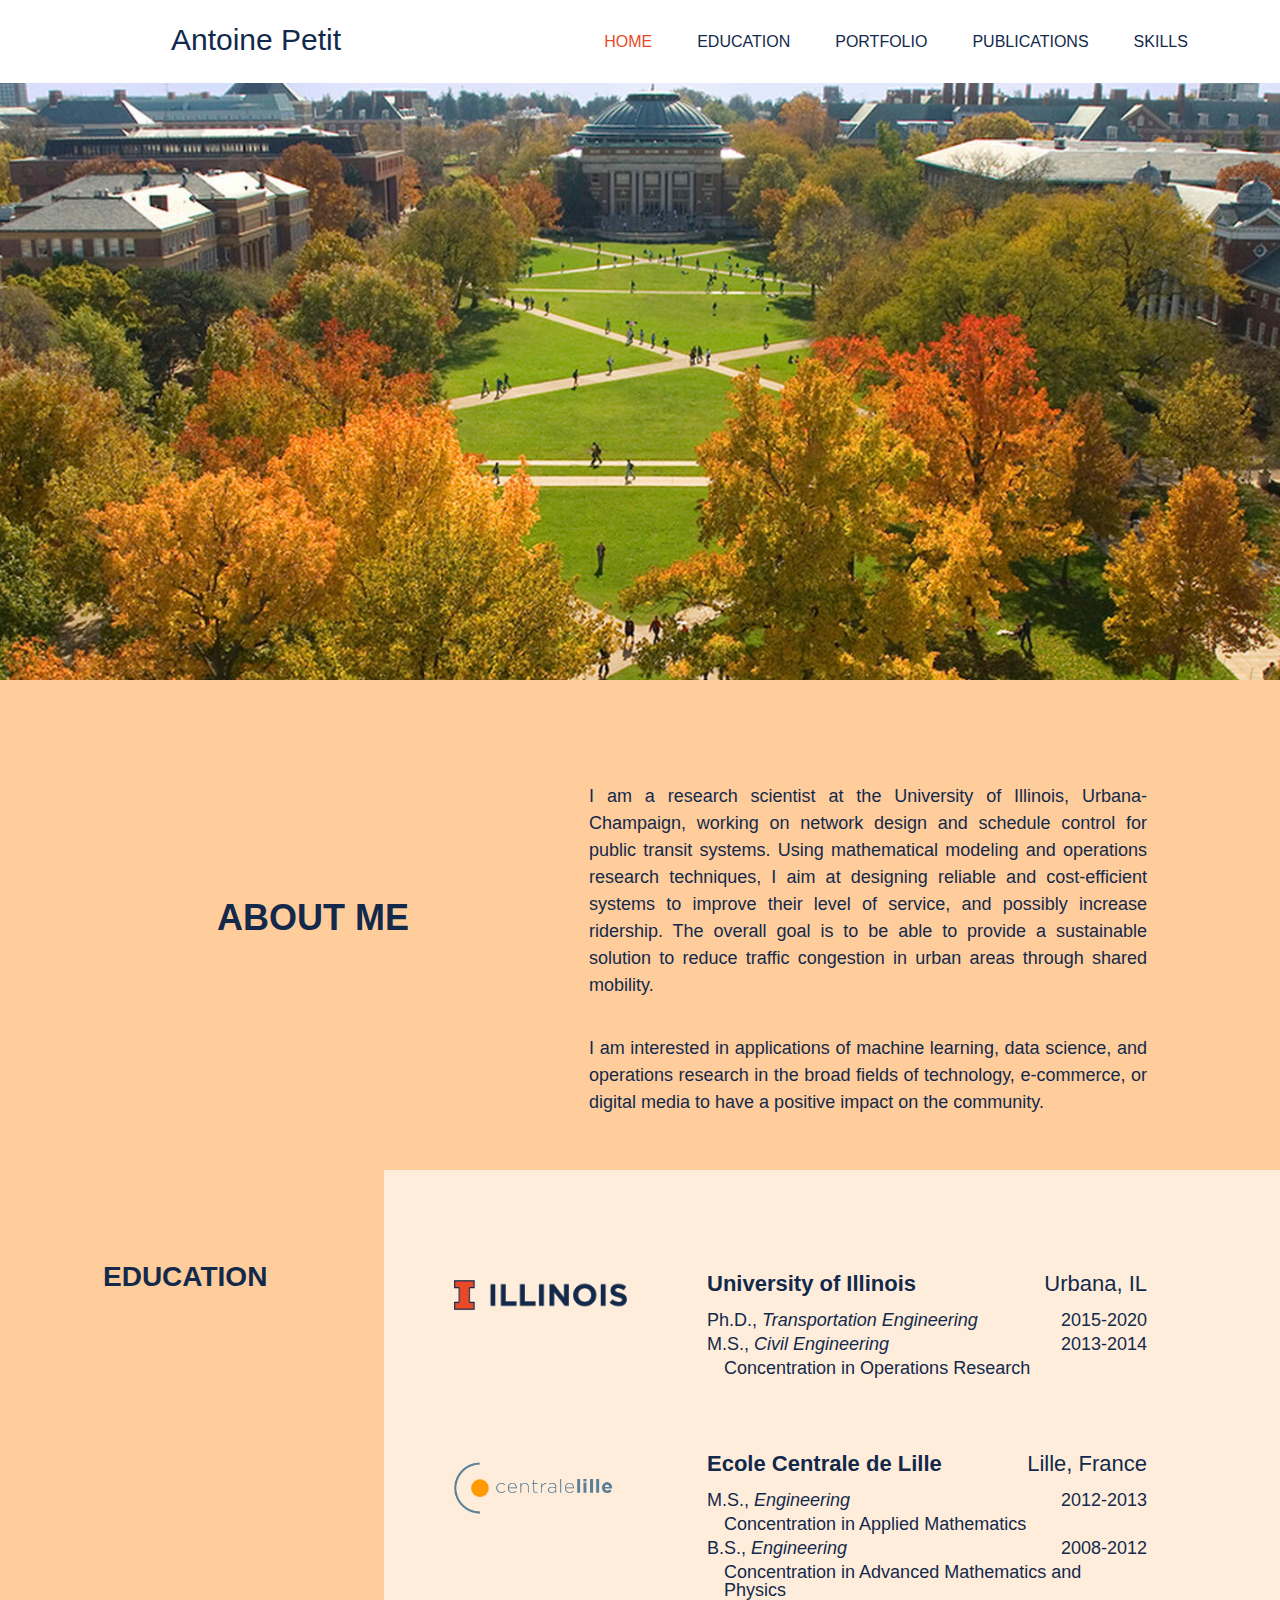
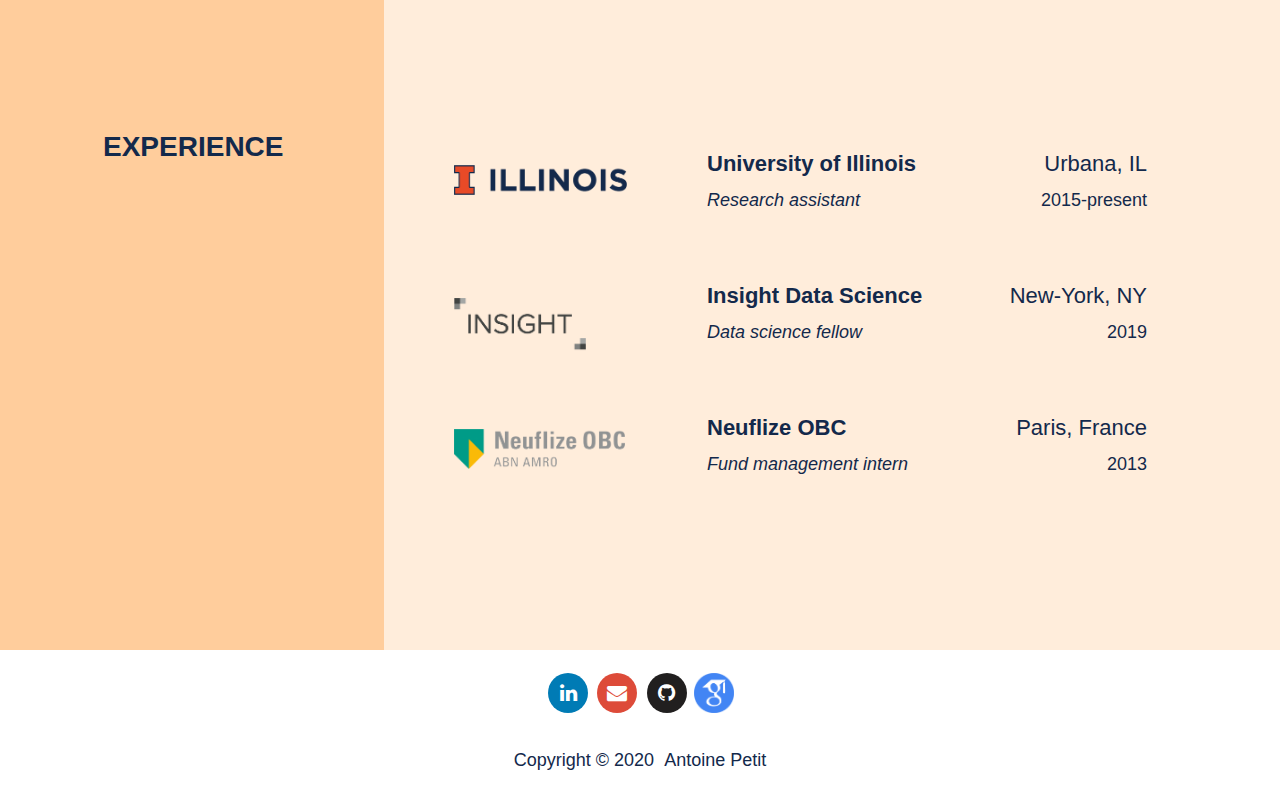
==== commit 0500329d: "reordered header tabs" ====
--- a/index.htm
+++ b/index.htm
@@ -26,6 +26,7 @@
 			</div>
 			<ul class="header-ul">
 			<li class="navbar-fixed active"> <a class="no-dropdown" href="index.htm">Home</a> </li>
+			<li class="navbar-fixed"> <a class="no-dropdown" href=education.htm>Education</a> </li>
 			<li class="navbar-fixed"> <a class="no-dropdown" href=work.htm>Portfolio</a> </a>
 			<!--  			<li class="list-in-li"> <a class="with-dropdown" href=work.htm>Portfolio</a> </a>
 			<ul class="dropdown">
@@ -33,7 +34,6 @@
 			<li> <a href="publication.html">PUBLICATION</a> </li>
 			</ul> -->
 			</li>
-			<li class="navbar-fixed"> <a class="no-dropdown" href=education.htm>Education</a> </li>
 			<li class="navbar-fixed"> <a class="no-dropdown" href=publications.htm>Publications</a> </li>
 			<li class="navbar-fixed"> <a class="no-dropdown" href=skills.htm>Skills</a> </li>
 			</ul>
